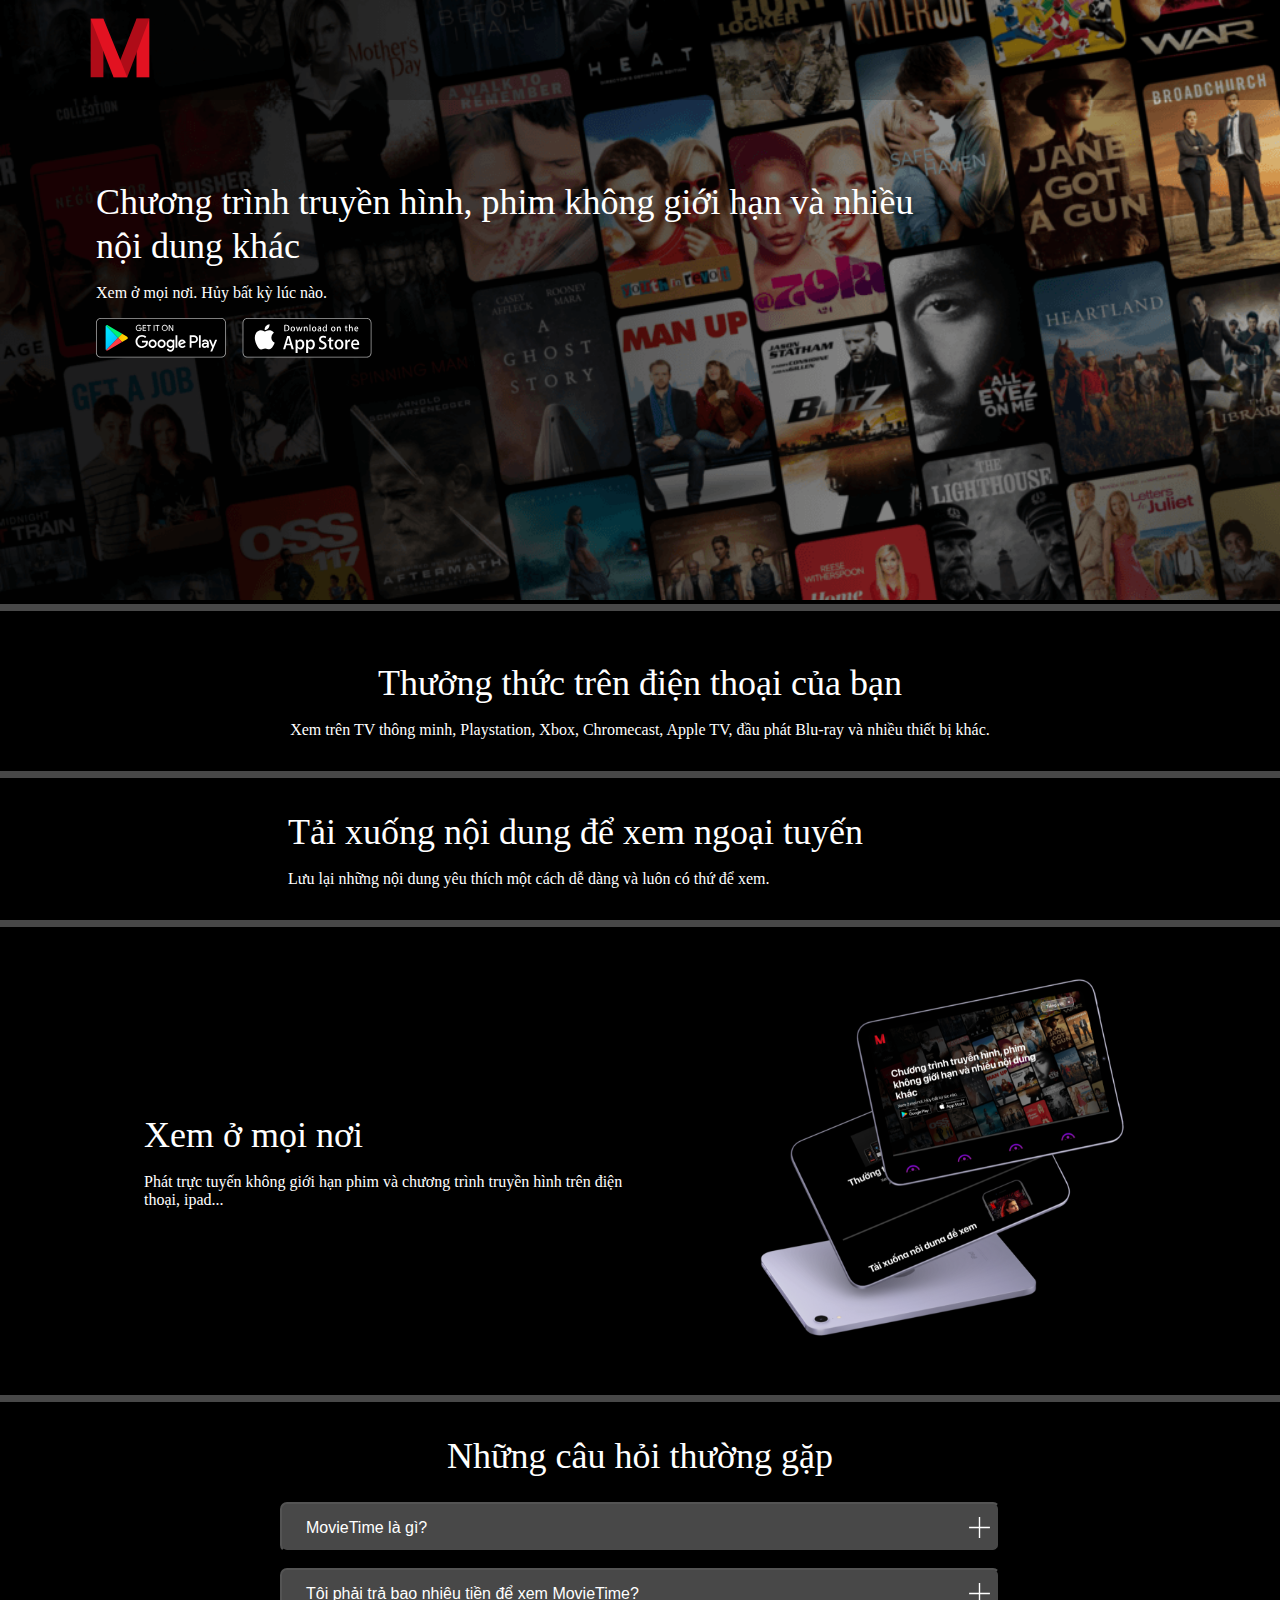
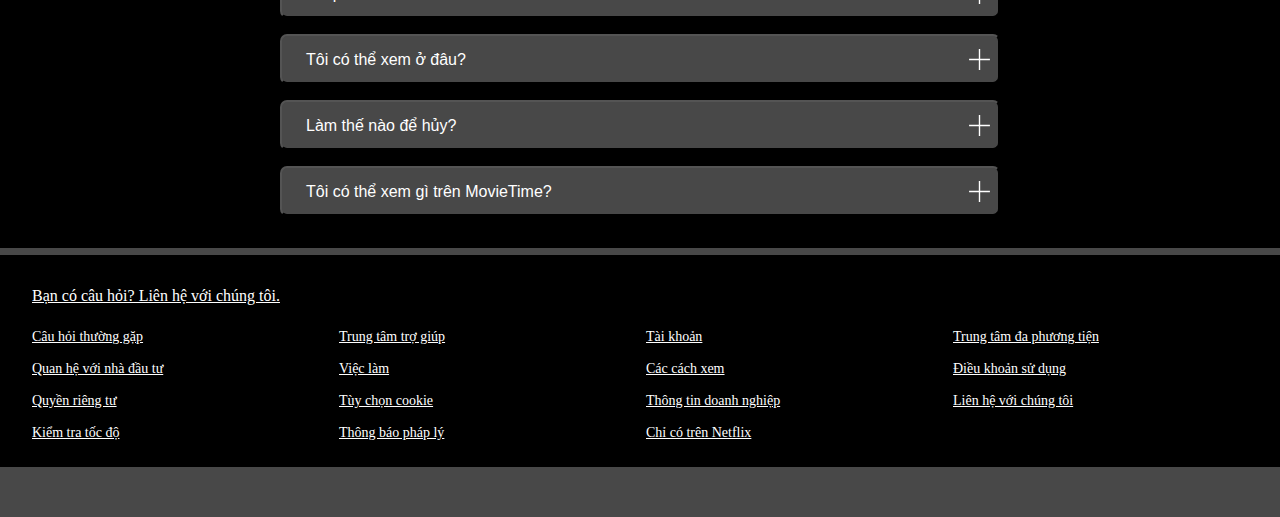
==== index.html @ 25e50306 "Update index.html" ====
<!DOCTYPE html>
<html lang="en">
  <head>
    <meta charset="UTF-8" />
    <meta name="viewport" content="width=device-width, initial-scale=1.0" />
    <meta http-equiv="X-UA-Comatible" content="IE=edge" />
    <script
      src="https://code.jquery.com/jquery-3.7.1.min.js"
      integrity="sha256-/JqT3SQfawRcv/BIHPThkBvs0OEvtFFmqPF/lYI/Cxo="
      crossorigin="anonymous"
    ></script>
    <title>MovieTime</title>
    <link rel="stylesheet" href="./style.css" />
    <script src="./function.js" type="text/javascript"></script>
  </head>
  <body>
    <header>
      <div class="logo">
        <img src="./Logo.svg" alt="" />
      </div>
      <!-- <div class="custom-button landing-page-button">
        <div
          role="img"
          aria-hidden="true"
          class="default-ltr-cache-iyxs8w e1vkmu654"
        >
          <svg
            width="16"
            height="16"
            viewBox="0 0 16 16"
            fill="none"
            xmlns="http://www.w3.org/2000/svg"
            class="default-ltr-cache-4z3qvp e1svuwfo1"
            data-name="Languages"
            aria-labelledby=":R135dajalalbd:"
            aria-hidden="true"
          >
            <path
              fill-rule="evenodd"
              clip-rule="evenodd"
              d="M10.7668 5.33333L10.5038 5.99715L9.33974 8.9355L8.76866 10.377L7.33333 14H9.10751L9.83505 12.0326H13.4217L14.162 14H16L12.5665 5.33333H10.8278H10.7668ZM10.6186 9.93479L10.3839 10.5632H11.1036H12.8856L11.6348 7.2136L10.6186 9.93479ZM9.52722 4.84224C9.55393 4.77481 9.58574 4.71045 9.62211 4.64954H6.41909V2H4.926V4.64954H0.540802V5.99715H4.31466C3.35062 7.79015 1.75173 9.51463 0 10.4283C0.329184 10.7138 0.811203 11.2391 1.04633 11.5931C2.55118 10.6795 3.90318 9.22912 4.926 7.57316V12.6667H6.41909V7.51606C6.81951 8.15256 7.26748 8.76169 7.7521 9.32292L8.31996 7.88955C7.80191 7.29052 7.34631 6.64699 6.9834 5.99715H9.06968L9.52722 4.84224Z"
              fill="#ffffff"
            ></path>
          </svg>
        </div>
        <select>
          <option value="VN">Tiếng Việt</option>
          <option value="EN">Tiếng Anh</option>
        </select>
        <div aria-hidden="true" class="default-ltr-cache-emv211 ea3diy33">
          <svg
            width="16"
            height="16"
            viewBox="0 0 16 16"
            fill="none"
            xmlns="http://www.w3.org/2000/svg"
            class="default-ltr-cache-4z3qvp e1svuwfo1"
            data-name="CaretDown"
            aria-labelledby=":R175dajalalbd:"
            aria-hidden="true"
          >
            <path
              fill-rule="evenodd"
              clip-rule="evenodd"
              d="M11.5976 6.5C11.7461 6.5 11.8204 6.67956 11.7154 6.78457L8.23574 10.2643C8.10555 10.3945 7.89445 10.3945 7.76425 10.2643L4.28457 6.78457C4.17956 6.67956 4.25393 6.5 4.40244 6.5H11.5976Z"
              fill="#ffffff"
            ></path>
          </svg>
        </div>
      </div> -->
    </header>
    <div class="landing-page-header landing-page-content">
      <img
        class="image-header"
        src="./httpswww.plex.tvwp-contentuploads202401Watch-Free-Hero-2048x1152-3-1024x576.png.png"
        alt=""
      />
      <div class="title-container" style="position: absolute; top: 180px">
        <div class="title-text">
          Chương trình truyền hình, phim không giới hạn và nhiều nội dung khác
        </div>
        <div class="headeline-text">Xem ở mọi nơi. Hủy bất kỳ lúc nào.</div>
        <div class="store-container">
          <img src="./googleplay.svg" alt="" />
          <img src="./appstore.svg" alt="" />
        </div>
      </div>
    </div>
    <div class="landing-page-content landing-page-body">
      <div class="landing-page-body-content-flex-row">
        <div class="title-container title-for-group-01" style="width: 100%">
          <div class="title-text">Thưởng thức trên điện thoại của bạn</div>
          <div class="headeline-text">
            Xem trên TV thông minh, Playstation, Xbox, Chromecast, Apple TV, đầu
            phát Blu-ray và nhiều thiết bị khác.
          </div>
        </div>
        <div class="image image-group-01">
          <img src="./Group 58.svg" alt="" />
        </div>
      </div>
    </div>
    <div class="landing-page-content landing-page-body">
      <div class="landing-page-body-content">
        <div class="image">
          <img src="./mobile-0819.png" alt="" />
        </div>
        <div class="title-container">
          <div class="title-text">Tải xuống nội dung để xem ngoại tuyến</div>
          <div class="headeline-text">
            Lưu lại những nội dung yêu thích một cách dễ dàng và luôn có thứ để
            xem.
          </div>
        </div>
      </div>
    </div>
    <div class="landing-page-content landing-page-body">
      <div class="landing-page-body-content">
        <div class="title-container">
          <div class="title-text">Xem ở mọi nơi</div>
          <div class="headeline-text">
            Phát trực tuyến không giới hạn phim và chương trình truyền hình trên
            điện thoại, ipad...
          </div>
        </div>
        <div class="image">
          <img src="./iPad Mini.svg" alt="" />
        </div>
      </div>
    </div>
    <div class="landing-page-content landing-page-body">
      <div class="landing-page-body-content"></div>

      <div class="title-container" >
        <div class="title-text">Những câu hỏi thường gặp</div>
      </div>
      <div class="question-list">
        <div class="question-container">
          <ul class="answer-list" >
            <li class="answer-item" id="question-container-id">
              <button class="button-mv" data-ques-for="ans_01" >
                <span>MovieTime là gì?</span>
                <svg
                  viewBox="0 0 36 36"
                  fill="none"
                  xmlns="http://www.w3.org/2000/svg"
                  class="elj7tfr3 e164gv2o4 default-ltr-cache-l7vm9h e1svuwfo1"
                  data-name="Plus"
                  aria-labelledby=":rk:"
                  alt=""
                >
                  <path
                    fill-rule="evenodd"
                    clip-rule="evenodd"
                    d="M17 17V3H19V17H33V19H19V33H17V19H3V17H17Z"
                    fill="#ffffff"
                  ></path>
                </svg>
              </button>
              <div class="answer-content hidden-content" data-ans-for="ans_01">
                <span
                  >MovieTime là dịch vụ phát trực tuyến mang đến đa dạng các
                  loại chương trình truyền hình, phim, anime, phim tài liệu đoạt
                  giải thưởng và nhiều nội dung khác trên hàng nghìn thiết bị có
                  kết nối Internet.
                  <br />
                  Bạn có thể xem bao nhiêu tùy thích, bất cứ lúc nào bạn muốn mà
                  không gặp phải một quảng cáo nào – tất cả chỉ với một mức giá
                  thấp hàng tháng. Luôn có những nội dung mới để bạn khám phá và
                  những chương trình truyền hình, phim mới được bổ sung mỗi
                  tuần!
                </span>
              </div>
            </li>
            <li class="answer-item" id="question-container-id">
              <button class="button-mv" data-ques-for="ans_02">
                <span>Tôi phải trả bao nhiêu tiền để xem MovieTime?</span>
                <svg
                  viewBox="0 0 36 36"
                  fill="none"
                  xmlns="http://www.w3.org/2000/svg"
                  class="elj7tfr3 e164gv2o4 default-ltr-cache-l7vm9h e1svuwfo1"
                  data-name="Plus"
                  aria-labelledby=":rk:"
                  alt=""
                >
                  <path
                    fill-rule="evenodd"
                    clip-rule="evenodd"
                    d="M17 17V3H19V17H33V19H19V33H17V19H3V17H17Z"
                    fill="#ffffff"
                  ></path>
                </svg>
              </button>
              <div class="answer-content hidden-content" data-ans-for="ans_02">
                <span
                  >Xem MovieTime trên điện thoại thông minh, máy tính bảng, TV
                  thông minh, máy tính xách tay hoặc thiết bị phát trực tuyến,
                  chỉ với một khoản phí cố định hàng tháng. Các gói dịch vụ với
                  mức giá từ 260.000 ₫ đến 70.000 ₫ mỗi tháng. Không phụ phí,
                  không hợp đồng.
                </span>
              </div>
            </li>
            <li class="answer-item">
              <button class="button-mv" data-ques-for="ans_03">
                <span>Tôi có thể xem ở đâu?</span>
                <svg
                  viewBox="0 0 36 36"
                  fill="none"
                  xmlns="http://www.w3.org/2000/svg"
                  class="elj7tfr3 e164gv2o4 default-ltr-cache-l7vm9h e1svuwfo1"
                  data-name="Plus"
                  aria-labelledby=":rk:"
                  alt=""
                >
                  <path
                    fill-rule="evenodd"
                    clip-rule="evenodd"
                    d="M17 17V3H19V17H33V19H19V33H17V19H3V17H17Z"
                    fill="#ffffff"
                  ></path>
                </svg>
              </button>
              <div class="answer-content hidden-content" data-ans-for="ans_03">
                <span
                  >Xem mọi lúc, mọi nơi. Đăng nhập bằng tài khoản MovieTime của
                  bạn để xem ngay trên trang web MovieTime.com từ máy tính cá
                  nhân, hoặc trên bất kỳ thiết bị nào có kết nối Internet và có
                  cài đặt ứng dụng MovieTime, bao gồm TV thông minh, điện thoại
                  thông minh, máy tính bảng, thiết bị phát đa phương tiện trực
                  tuyến và máy chơi game.
                  <br />
                  Bạn cũng có thể tải xuống các chương trình yêu thích bằng ứng
                  dụng trên iOS, Android hoặc Windows 10. Vào phần nội dung đã
                  tải xuống để xem trong khi di chuyển và khi không có kết nối
                  Internet. Mang MovieTime theo bạn đến mọi nơi.
                </span>
              </div>
            </li>
            <li class="answer-item">
              <button class="button-mv" data-ques-for="ans_04">
                <span>Làm thế nào để hủy?</span>
                <svg
                  viewBox="0 0 36 36"
                  fill="none"
                  xmlns="http://www.w3.org/2000/svg"
                  class="elj7tfr3 e164gv2o4 default-ltr-cache-l7vm9h e1svuwfo1"
                  data-name="Plus"
                  aria-labelledby=":rk:"
                  alt=""
                >
                  <path
                    fill-rule="evenodd"
                    clip-rule="evenodd"
                    d="M17 17V3H19V17H33V19H19V33H17V19H3V17H17Z"
                    fill="#ffffff"
                  ></path>
                </svg>
              </button>
              <div class="answer-content hidden-content" data-ans-for="ans_04">
                <span
                  >MovieTime rất linh hoạt. Không có hợp đồng phiền toái, không
                  ràng buộc. Bạn có thể dễ dàng hủy tài khoản trực tuyến chỉ
                  trong hai cú nhấp chuột. Không mất phí hủy – bạn có thể bắt
                  đầu hoặc ngừng tài khoản bất cứ lúc nào.
                </span>
              </div>
            </li>
            <li class="answer-item">
              <button class="button-mv" data-ques-for="ans_05">
                <span>Tôi có thể xem gì trên MovieTime?</span>
                <svg
                  viewBox="0 0 36 36"
                  fill="none"
                  xmlns="http://www.w3.org/2000/svg"
                  class="elj7tfr3 e164gv2o4 default-ltr-cache-l7vm9h e1svuwfo1"
                  data-name="Plus"
                  aria-labelledby=":rk:"
                  alt=""
                >
                  <path
                    fill-rule="evenodd"
                    clip-rule="evenodd"
                    d="M17 17V3H19V17H33V19H19V33H17V19H3V17H17Z"
                    fill="#ffffff"
                  ></path>
                </svg>
              </button>
              <div class="answer-content hidden-content" data-ans-for="ans_05">
                <span
                  >MovieTime có một thư viện phong phú gồm các phim truyện, phim
                  tài liệu, chương trình truyền hình, anime, tác phẩm giành giải
                  thưởng của MovieTime và nhiều nội dung khác. Xem không giới
                  hạn bất cứ lúc nào bạn muốn.
                </span>
              </div>
            </li>
          </ul>
        </div>
      </div>
    </div>
    <div class="scroll-up-btn">
      <button>Về đầu trang</button>
    </div>
    <div class="landing-page-footer">
      <div data-layout="container" class="landing-page-footer-wrap">
        <div data-layout="item" class="default-ltr-cache-cd6tzo">
          <div class="default-ltr-cache-82qlwu eyieukx4">
            <a href="https://help.netflix.com/contactus"
              >Bạn có câu hỏi? Liên hệ với chúng tôi.</a
            >
          </div>
        </div>
        <div data-layout="item" class="default-ltr-cache-cd6tzo">
          <div class="default-ltr-cache-2lwb1t eyieukx3">
            <div
              data-layout="wrapper"
              class="default-ltr-cache-1b5mvc4 eslj5pt1"
            >
              <ul
                data-layout="container"
                class="default-ltr-cache-198rcvt eslj5pt0"
              >
                <li
                  data-layout="item"
                  class="default-ltr-cache-text8n footer-item"
                >
                  <a
                    role="link"
                    data-uia="footer-link"
                    class="e1xphksk0 default-ltr-cache-ncd99a e1ff4m3w1"
                    href="https://help.netflix.com/support/412"
                    >Câu hỏi thường gặp</a
                  >
                </li>
                <li
                  data-layout="item"
                  class="default-ltr-cache-text8n footer-item"
                >
                  <a
                    role="link"
                    data-uia="footer-link"
                    class="e1xphksk0 default-ltr-cache-ncd99a e1ff4m3w1"
                    href="https://help.netflix.com"
                    >Trung tâm trợ giúp</a
                  >
                </li>
                <li
                  data-layout="item"
                  class="default-ltr-cache-text8n footer-item"
                >
                  <a
                    role="link"
                    data-uia="footer-link"
                    class="e1xphksk0 default-ltr-cache-ncd99a e1ff4m3w1"
                    href="/youraccount"
                    >Tài khoản</a
                  >
                </li>
                <li
                  data-layout="item"
                  class="default-ltr-cache-text8n footer-item"
                >
                  <a
                    role="link"
                    data-uia="footer-link"
                    class="e1xphksk0 default-ltr-cache-ncd99a e1ff4m3w1"
                    href="https://media.netflix.com/"
                    >Trung tâm đa phương tiện</a
                  >
                </li>
                <li
                  data-layout="item"
                  class="default-ltr-cache-text8n footer-item"
                >
                  <a
                    role="link"
                    data-uia="footer-link"
                    class="e1xphksk0 default-ltr-cache-ncd99a e1ff4m3w1"
                    href="http://ir.netflix.com/"
                    >Quan hệ với nhà đầu tư</a
                  >
                </li>
                <li
                  data-layout="item"
                  class="default-ltr-cache-text8n footer-item"
                >
                  <a
                    role="link"
                    data-uia="footer-link"
                    class="e1xphksk0 default-ltr-cache-ncd99a e1ff4m3w1"
                    href="https://jobs.netflix.com/jobs"
                    >Việc làm</a
                  >
                </li>
                <li
                  data-layout="item"
                  class="default-ltr-cache-text8n footer-item"
                >
                  <a
                    role="link"
                    data-uia="footer-link"
                    class="e1xphksk0 default-ltr-cache-ncd99a e1ff4m3w1"
                    href="/watch"
                    >Các cách xem</a
                  >
                </li>
                <li
                  data-layout="item"
                  class="default-ltr-cache-text8n footer-item"
                >
                  <a
                    role="link"
                    data-uia="footer-link"
                    class="e1xphksk0 default-ltr-cache-ncd99a e1ff4m3w1"
                    href="https://help.netflix.com/legal/termsofuse"
                    >Điều khoản sử dụng</a
                  >
                </li>
                <li
                  data-layout="item"
                  class="default-ltr-cache-text8n footer-item"
                >
                  <a
                    role="link"
                    data-uia="footer-link"
                    class="e1xphksk0 default-ltr-cache-ncd99a e1ff4m3w1"
                    href="https://help.netflix.com/legal/privacy"
                    >Quyền riêng tư</a
                  >
                </li>
                <li
                  data-layout="item"
                  class="default-ltr-cache-text8n footer-item"
                >
                  <a
                    role="link"
                    data-uia="footer-link"
                    class="e1xphksk0 default-ltr-cache-ncd99a e1ff4m3w1"
                    href="#"
                    >Tùy chọn cookie</a
                  >
                </li>
                <li
                  data-layout="item"
                  class="default-ltr-cache-text8n footer-item"
                >
                  <a
                    role="link"
                    data-uia="footer-link"
                    class="e1xphksk0 default-ltr-cache-ncd99a e1ff4m3w1"
                    href="https://help.netflix.com/legal/corpinfo"
                    >Thông tin doanh nghiệp</a
                  >
                </li>
                <li
                  data-layout="item"
                  class="default-ltr-cache-text8n footer-item"
                >
                  <a
                    role="link"
                    data-uia="footer-link"
                    class="e1xphksk0 default-ltr-cache-ncd99a e1ff4m3w1"
                    href="https://help.netflix.com/contactus"
                    >Liên hệ với chúng tôi</a
                  >
                </li>
                <li
                  data-layout="item"
                  class="default-ltr-cache-text8n footer-item"
                >
                  <a
                    role="link"
                    data-uia="footer-link"
                    class="e1xphksk0 default-ltr-cache-ncd99a e1ff4m3w1"
                    href="https://fast.com"
                    >Kiểm tra tốc độ</a
                  >
                </li>
                <li
                  data-layout="item"
                  class="default-ltr-cache-text8n footer-item"
                >
                  <a
                    role="link"
                    data-uia="footer-link"
                    class="e1xphksk0 default-ltr-cache-ncd99a e1ff4m3w1"
                    href="https://help.netflix.com/legal/notices"
                    >Thông báo pháp lý</a
                  >
                </li>
                <li
                  data-layout="item"
                  class="default-ltr-cache-text8n footer-item"
                >
                  <a
                    role="link"
                    data-uia="footer-link"
                    class="e1xphksk0 default-ltr-cache-ncd99a e1ff4m3w1"
                    href="https://www.netflix.com/vn/browse/genre/839338"
                    >Chỉ có trên Netflix</a
                  >
                </li>
              </ul>
            </div>
          </div>
        </div>
      </div>
    </div>
  </body>
</html>
---- style.css ----
body {
  background-color: black;

  padding: 0;
  margin: 0;
  .title-container {
    .title-text {
      font-size: 36px;
      line-height: 44px;
    }
    .eadeline-text {
      font-size: 28px;
      line-height: 36px;
    }
  }
  a {
    color: #ffffff;
  }
}
header {
  position: absolute;
  top: 0;
  background-color: #00000037;
  height: 87px;
  width: 100%;
  display: flex;
  flex-direction: row;
  justify-content: center;
  align-items: center;
  gap: 60%;
  .logo {
    
    img {
      height: 50px;
      width: 50px;
    }
  }
  .custom-button {
    position: relative;
    height: 36px;
    width: 72px;
    border-radius: 5px;
    border: 2px solid white;
    display: flex;
    flex-direction: row;
    justify-content: space-between;
    align-items: center;
    .default-ltr-cache-iyxs8w {
      position: absolute;
      pointer-events: none;
      width: 1rem;
      height: 1rem;
      left: 0.75rem;
      right: auto;
    }
    select {
      border: 0 solid transparent;
      background: transparent;
      /* -webkit-appearance: none;
      -moz-appearance: none; */
      filter: opacity(100%);
      width: 100%;
      height: 100%;
      color: transparent;
    }
    .default-ltr-cache-emv211 {
      position: absolute;
      display: flex;
      padding-right: 0.75rem;
      right: 0;
      sgv {
        width: 16;
        height: 16;
      }
    }
  }
}
.landing-page-content {
  color: #ffffff;
  .landing-page-body-content-flex-row,
  .landing-page-body-content {
    color: #ffffff;
    display: flex;
    flex-direction: column;
    align-items: center;
    justify-content: center;
    .image {
      img {
        height: 300px;
        width: auto;
      }
    }
  }
}
.landing-page-content::after {
  content: "";
  height: 7px;
  width: 100%;
  background-color: #d9d9d955;
  display: block;
}
.landing-page-header {
  .image-header {
    object-fit: cover;
    height: 600px;
    overflow-clip-margin: content-box;
    overflow: clip;
    position: relative;
    margin-top: 0;
    z-index: -1;
    width: 100%;
  }
  .store-container {
    display: flex;
    flex-direction: column;
    align-items: center;
    justify-content: center;
    gap: 1rem;
    img {
      height: 40px;
      z-index: 10;
      left: 0;
    }
  }
}
.title-container {
  text-align: center;
  gap: 1rem;
  display: flex;
  flex-direction: column;
  .title-text {
    padding: 0 1rem;
  }
  .headeline-text {
    padding: 0 1rem;
  }
}
.image-group-01 {
  img {
    height: 300px;
    width: auto;
  }
}
.landing-page-body {
  padding-top: 2rem;
}
.landing-page-body::after {
  margin-top: 2rem;
  position: relative;
}
.question-list {
  color: #ffffff;
  width: 100%;
  margin: 0 auto;
  .question-container {
    margin: 1.5rem 0;

    ul {
      list-style: none;
      margin: 0;
      padding: 0 1.5rem 0 1.5rem;
      li {
        margin-bottom: 1rem;
        button {
          span {
            color: #ffffff;
            font-size: 16px;
            line-height: 25px;
            max-width: 75%;
          }
          text-align: left;
          padding-left: 1.5rem;
          border-radius: 7px;
          background-color: #d9d9d955;
          width: 100%;
          min-height: 50px;
          display: flex;
          flex-direction: row;
          justify-content: space-between;
          align-items: center;
          svg {
            width: 25px;
            height: 25px;
            fill: #ffffff;
          }
        }
        .answer-content {
          display: none;
          padding: 1.5rem;
          border-bottom-left-radius: 7px;
          border-bottom-right-radius: 7px;
          background-color: #d9d9d955;
          span {
            color: #ffffff;
            font-size: 16px;
            line-height: 25px;
            text-align: left;
          }
        }
      }
      
    }
    
  }
}
.answer-item:hover{
  background-color: #e7e3e355;
}
.scroll-up-btn {
  position: fixed;
  top: 70%;
  right: 30px;
  display: none;
  button {
    height: 30px;
    border: 2px solid red;
    color: red;
    border-radius: 10px;
    background: transparent;
  }
}
.scroll-up-btn-active {
  display: block;
}
.display-answer-content {
  button {
    svg {
      rotate: 45deg;
    }
  }

  .answer-content {
    display: block !important;
  }
}

.landing-page-footer {
  margin-top: 2rem;
  .landing-page-footer-wrap {
    margin-left: 1.5rem;
    margin-right: 1.5rem;
    display: inline-flex;
    flex-direction: row;
    flex-wrap: wrap;
    .default-ltr-cache-82qlwu {
      margin-bottom: 0.75rem;
    }
    .default-ltr-cache-198rcvt {
      display: inline-flex;
      flex-wrap: wrap;
      width: inherit;
      height: inherit;
      margin-top: -1rem;
      margin-left: -0.75rem;
      width: calc(100% + 0.75rem);
      flex-direction: row;
      padding: 0px;
    }
    .default-ltr-cache-2lwb1t {
      margin: 0.75rem 0;
      width: 100%;
      font-size: 0.875rem;
      font-weight: 400;
    }
    .default-ltr-cache-198rcvt > * {
      margin-top: 1rem;
      margin-left: 0.75rem;
    }
    .default-ltr-cache-text8n {
      flex: 0 0 calc(50% - 0.75rem);
    }
  }
}
.landing-page-footer::after {
  content: "";
  height: 50px;
  width: 100%;
  background-color: #d9d9d955;
  display: block;
}
@media only screen and (min-width: 768px) {
  header{
    justify-content: unset;
    .logo{
      margin-left: 3rem;
    }
  }
  .landing-page-header {
    align-items: flex-start;
    .title-container {
      margin-left: 3rem;
      width: 70%;
      text-align: left;
      .store-container {
        padding: 0 1rem;
        flex-direction: row;
        justify-content: flex-start;
      }
    }
  }
  .landing-page-content {
    .landing-page-body-content {
      padding-right: 2rem;
      padding-left: 2rem;

      flex-direction: row;
      .title-container {
        margin-left: 3rem;
        width: 70%;
        text-align: left;
      }
    }
  }
  .landing-page-footer {
    .landing-page-footer-wrap {
      margin-left: 2rem;
      margin-right: 2rem;
    }

    .default-ltr-cache-text8n {
      flex: 0 0 calc(25% - 0.75rem) !important;
    }
  }
  .title-for-group-01 {
    order: 1;
  }
}
@media only screen and (min-width: 1024px) {
  header{
    height: 100px;
    .logo{
      margin-left: 5rem;
      img {
        height: 80px;
        width: 80px;
      }
    }
  }
  .landing-page-header {
    .title-container {
      margin-left: 5rem;
     
      
    }
  }

  .landing-page-content {
    .landing-page-body-content {
      padding-right: 5rem;
      padding-left: 5rem;

      flex-direction: row;
      .title-container {
        margin-left: 3rem;
        width: 70%;
        text-align: left;
      }
    }
  }
  .question-list {
    width: 60%;
  }
  .landing-page-content {
    .landing-page-body-content {
      .image {
        img {
          height: 400px;
          width: auto;
        }
      }
    }
    .landing-page-body-content-flex-row {
      .image {
        img {
          height: 500px;
        }
      }
    }
  }
}
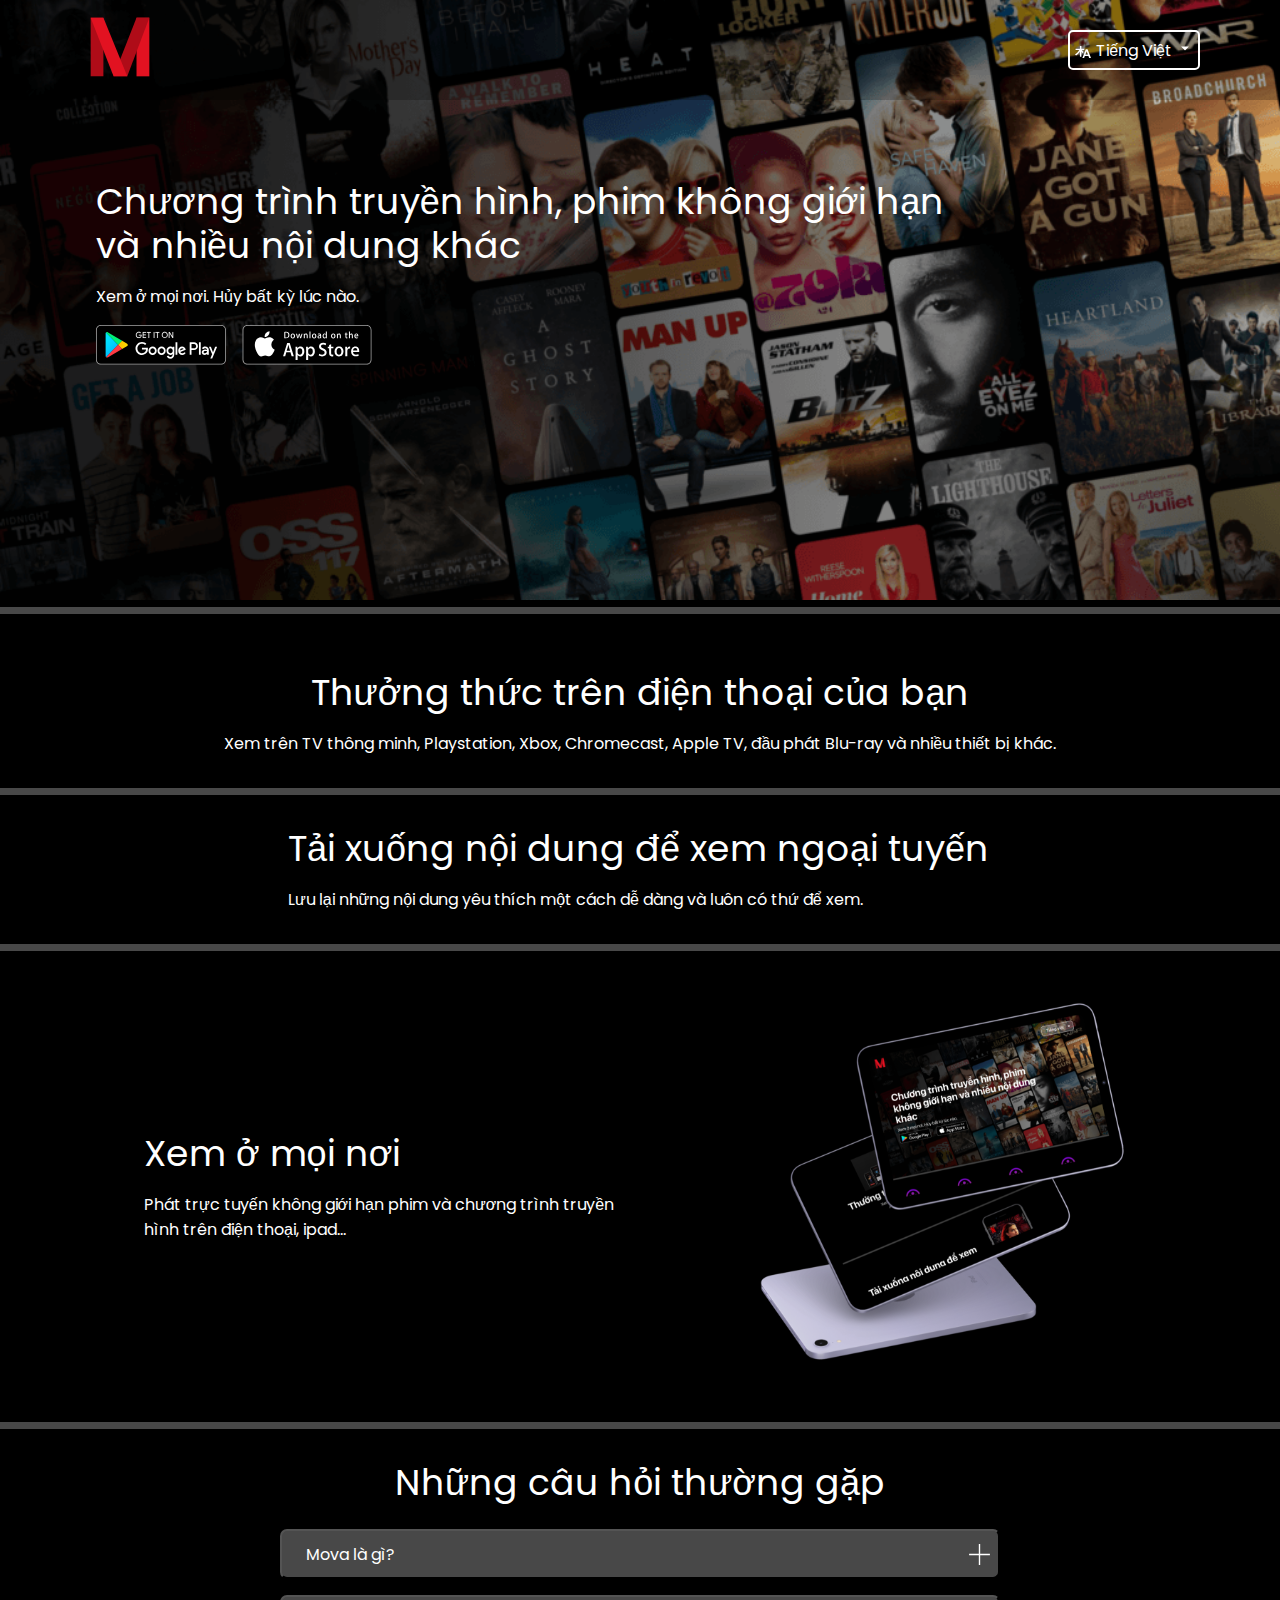
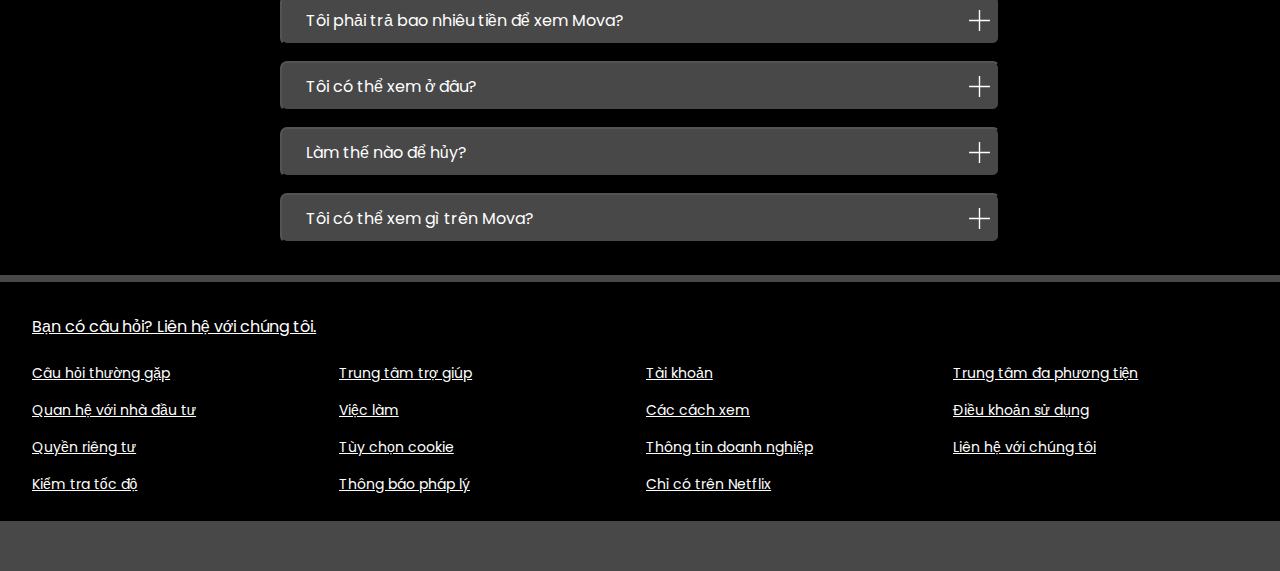
==== commit 981b2a0c: "update" ====
--- a/index.html
+++ b/index.html
@@ -4,12 +4,18 @@
     <meta charset="UTF-8" />
     <meta name="viewport" content="width=device-width, initial-scale=1.0" />
     <meta http-equiv="X-UA-Comatible" content="IE=edge" />
+    <link rel="preconnect" href="https://fonts.googleapis.com" />
+    <link rel="preconnect" href="https://fonts.gstatic.com" crossorigin />
+    <link
+      href="https://fonts.googleapis.com/css2?family=Poppins:ital,wght@0,100;0,200;0,300;0,400;0,500;0,600;0,700;0,800;0,900;1,100;1,200;1,300;1,400;1,500;1,600;1,700;1,800;1,900&display=swap"
+      rel="stylesheet"
+    />
     <script
       src="https://code.jquery.com/jquery-3.7.1.min.js"
       integrity="sha256-/JqT3SQfawRcv/BIHPThkBvs0OEvtFFmqPF/lYI/Cxo="
       crossorigin="anonymous"
     ></script>
-    <title>MovieTime</title>
+    <title>Mova</title>
     <link rel="stylesheet" href="./style.css" />
     <script src="./function.js" type="text/javascript"></script>
   </head>
@@ -17,57 +23,81 @@
     <header>
       <div class="logo">
         <img src="./Logo.svg" alt="" />
-      </div>
-      <!-- <div class="custom-button landing-page-button">
-        <div
-          role="img"
-          aria-hidden="true"
-          class="default-ltr-cache-iyxs8w e1vkmu654"
-        >
-          <svg
-            width="16"
-            height="16"
-            viewBox="0 0 16 16"
-            fill="none"
-            xmlns="http://www.w3.org/2000/svg"
-            class="default-ltr-cache-4z3qvp e1svuwfo1"
-            data-name="Languages"
-            aria-labelledby=":R135dajalalbd:"
+      </div >
+      <div class="header-right">
+        <div class="custom-button landing-page-button">
+          <div
+            role="img"
             aria-hidden="true"
+            class="default-ltr-cache-iyxs8w e1vkmu654"
           >
-            <path
-              fill-rule="evenodd"
-              clip-rule="evenodd"
-              d="M10.7668 5.33333L10.5038 5.99715L9.33974 8.9355L8.76866 10.377L7.33333 14H9.10751L9.83505 12.0326H13.4217L14.162 14H16L12.5665 5.33333H10.8278H10.7668ZM10.6186 9.93479L10.3839 10.5632H11.1036H12.8856L11.6348 7.2136L10.6186 9.93479ZM9.52722 4.84224C9.55393 4.77481 9.58574 4.71045 9.62211 4.64954H6.41909V2H4.926V4.64954H0.540802V5.99715H4.31466C3.35062 7.79015 1.75173 9.51463 0 10.4283C0.329184 10.7138 0.811203 11.2391 1.04633 11.5931C2.55118 10.6795 3.90318 9.22912 4.926 7.57316V12.6667H6.41909V7.51606C6.81951 8.15256 7.26748 8.76169 7.7521 9.32292L8.31996 7.88955C7.80191 7.29052 7.34631 6.64699 6.9834 5.99715H9.06968L9.52722 4.84224Z"
-              fill="#ffffff"
-            ></path>
-          </svg>
-        </div>
-        <select>
-          <option value="VN">Tiếng Việt</option>
-          <option value="EN">Tiếng Anh</option>
-        </select>
-        <div aria-hidden="true" class="default-ltr-cache-emv211 ea3diy33">
-          <svg
-            width="16"
-            height="16"
-            viewBox="0 0 16 16"
-            fill="none"
-            xmlns="http://www.w3.org/2000/svg"
-            class="default-ltr-cache-4z3qvp e1svuwfo1"
-            data-name="CaretDown"
-            aria-labelledby=":R175dajalalbd:"
-            aria-hidden="true"
-          >
-            <path
-              fill-rule="evenodd"
-              clip-rule="evenodd"
-              d="M11.5976 6.5C11.7461 6.5 11.8204 6.67956 11.7154 6.78457L8.23574 10.2643C8.10555 10.3945 7.89445 10.3945 7.76425 10.2643L4.28457 6.78457C4.17956 6.67956 4.25393 6.5 4.40244 6.5H11.5976Z"
-              fill="#ffffff"
-            ></path>
-          </svg>
-        </div>
-      </div> -->
+            <svg
+              width="16"
+              height="16"
+              viewBox="0 0 16 16"
+              fill="none"
+              xmlns="http://www.w3.org/2000/svg"
+              class="default-ltr-cache-4z3qvp e1svuwfo1"
+              data-name="Languages"
+              aria-labelledby=":R135dajalalbd:"
+              aria-hidden="true"
+            >
+              <path
+                fill-rule="evenodd"
+                clip-rule="evenodd"
+                d="M10.7668 5.33333L10.5038 5.99715L9.33974 8.9355L8.76866 10.377L7.33333 14H9.10751L9.83505 12.0326H13.4217L14.162 14H16L12.5665 5.33333H10.8278H10.7668ZM10.6186 9.93479L10.3839 10.5632H11.1036H12.8856L11.6348 7.2136L10.6186 9.93479ZM9.52722 4.84224C9.55393 4.77481 9.58574 4.71045 9.62211 4.64954H6.41909V2H4.926V4.64954H0.540802V5.99715H4.31466C3.35062 7.79015 1.75173 9.51463 0 10.4283C0.329184 10.7138 0.811203 11.2391 1.04633 11.5931C2.55118 10.6795 3.90318 9.22912 4.926 7.57316V12.6667H6.41909V7.51606C6.81951 8.15256 7.26748 8.76169 7.7521 9.32292L8.31996 7.88955C7.80191 7.29052 7.34631 6.64699 6.9834 5.99715H9.06968L9.52722 4.84224Z"
+                fill="#ffffff"
+              ></path>
+            </svg>
+          </div>
+          <div class="langure-control">
+            <span class="langure-choise">Tiếng Việt</span>
+          </div>
+
+          <div aria-hidden="true" class="default-ltr-cache-emv211 ea3diy33">
+            <svg
+              width="16"
+              height="16"
+              viewBox="0 0 16 16"
+              fill="none"
+              xmlns="http://www.w3.org/2000/svg"
+              class="default-ltr-cache-4z3qvp e1svuwfo1"
+              data-name="CaretDown"
+              aria-labelledby=":R175dajalalbd:"
+              aria-hidden="true"
+            >
+              <path
+                fill-rule="evenodd"
+                clip-rule="evenodd"
+                d="M11.5976 6.5C11.7461 6.5 11.8204 6.67956 11.7154 6.78457L8.23574 10.2643C8.10555 10.3945 7.89445 10.3945 7.76425 10.2643L4.28457 6.78457C4.17956 6.67956 4.25393 6.5 4.40244 6.5H11.5976Z"
+                fill="#ffffff"
+              ></path>
+            </svg>
+          </div>
+          <div class="select-option">
+            <ul>
+              <li>
+                <button
+                  class="langure-option"
+                  data-value="Tiếng Việt"
+                  data-url="index"
+                >
+                  Tiếng Việt
+                </button>
+              </li>
+              <li>
+                <button
+                  class="langure-option"
+                  data-value="Tiếng Việt"
+                  data-url="index-EN"
+                >
+                  Tiếng Anh
+                </button>
+              </li>
+            </ul>
+          </div>
+        </div>
+      </div>
     </header>
     <div class="landing-page-header landing-page-content">
       <img
@@ -131,15 +161,19 @@
     <div class="landing-page-content landing-page-body">
       <div class="landing-page-body-content"></div>
 
-      <div class="title-container" >
+      <div class="title-container">
         <div class="title-text">Những câu hỏi thường gặp</div>
       </div>
       <div class="question-list">
         <div class="question-container">
-          <ul class="answer-list" >
-            <li class="answer-item" id="question-container-id">
-              <button class="button-mv" data-ques-for="ans_01" >
-                <span>MovieTime là gì?</span>
+          <ul class="answer-list">
+            <li
+              class="answer-item"
+              id="question-container-id"
+              data-ques-for="1"
+            >
+              <button class="button-mv">
+                <span>Mova là gì?</span>
                 <svg
                   viewBox="0 0 36 36"
                   fill="none"
@@ -157,12 +191,16 @@
                   ></path>
                 </svg>
               </button>
-              <div class="answer-content hidden-content" data-ans-for="ans_01">
+              <div
+                class="answer-content hidden-content"
+                data-ans-for="ans_01"
+                data-open="false"
+              >
                 <span
-                  >MovieTime là dịch vụ phát trực tuyến mang đến đa dạng các
-                  loại chương trình truyền hình, phim, anime, phim tài liệu đoạt
-                  giải thưởng và nhiều nội dung khác trên hàng nghìn thiết bị có
-                  kết nối Internet.
+                  >Mova là dịch vụ phát trực tuyến mang đến đa dạng các loại
+                  chương trình truyền hình, phim, anime, phim tài liệu đoạt giải
+                  thưởng và nhiều nội dung khác trên hàng nghìn thiết bị có kết
+                  nối Internet.
                   <br />
                   Bạn có thể xem bao nhiêu tùy thích, bất cứ lúc nào bạn muốn mà
                   không gặp phải một quảng cáo nào – tất cả chỉ với một mức giá
@@ -172,9 +210,13 @@
                 </span>
               </div>
             </li>
-            <li class="answer-item" id="question-container-id">
-              <button class="button-mv" data-ques-for="ans_02">
-                <span>Tôi phải trả bao nhiêu tiền để xem MovieTime?</span>
+            <li
+              class="answer-item"
+              id="question-container-id"
+              data-ques-for="2"
+            >
+              <button class="button-mv">
+                <span>Tôi phải trả bao nhiêu tiền để xem Mova?</span>
                 <svg
                   viewBox="0 0 36 36"
                   fill="none"
@@ -192,18 +234,22 @@
                   ></path>
                 </svg>
               </button>
-              <div class="answer-content hidden-content" data-ans-for="ans_02">
+              <div
+                class="answer-content hidden-content"
+                data-ans-for="ans_02"
+                data-open="false"
+              >
                 <span
-                  >Xem MovieTime trên điện thoại thông minh, máy tính bảng, TV
-                  thông minh, máy tính xách tay hoặc thiết bị phát trực tuyến,
-                  chỉ với một khoản phí cố định hàng tháng. Các gói dịch vụ với
-                  mức giá từ 260.000 ₫ đến 70.000 ₫ mỗi tháng. Không phụ phí,
-                  không hợp đồng.
+                  >Xem Mova trên điện thoại thông minh, máy tính bảng, TV thông
+                  minh, máy tính xách tay hoặc thiết bị phát trực tuyến, chỉ với
+                  một khoản phí cố định hàng tháng. Các gói dịch vụ với mức giá
+                  từ 260.000 ₫ đến 70.000 ₫ mỗi tháng. Không phụ phí, không hợp
+                  đồng.
                 </span>
               </div>
             </li>
-            <li class="answer-item">
-              <button class="button-mv" data-ques-for="ans_03">
+            <li class="answer-item" data-ques-for="3">
+              <button class="button-mv">
                 <span>Tôi có thể xem ở đâu?</span>
                 <svg
                   viewBox="0 0 36 36"
@@ -222,24 +268,28 @@
                   ></path>
                 </svg>
               </button>
-              <div class="answer-content hidden-content" data-ans-for="ans_03">
+              <div
+                class="answer-content hidden-content"
+                data-ans-for="ans_03"
+                data-open="false"
+              >
                 <span
-                  >Xem mọi lúc, mọi nơi. Đăng nhập bằng tài khoản MovieTime của
-                  bạn để xem ngay trên trang web MovieTime.com từ máy tính cá
-                  nhân, hoặc trên bất kỳ thiết bị nào có kết nối Internet và có
-                  cài đặt ứng dụng MovieTime, bao gồm TV thông minh, điện thoại
-                  thông minh, máy tính bảng, thiết bị phát đa phương tiện trực
-                  tuyến và máy chơi game.
+                  >Xem mọi lúc, mọi nơi. Đăng nhập bằng tài khoản Mova của bạn
+                  để xem ngay trên trang web Mova.com từ máy tính cá nhân, hoặc
+                  trên bất kỳ thiết bị nào có kết nối Internet và có cài đặt ứng
+                  dụng Mova, bao gồm TV thông minh, điện thoại thông minh, máy
+                  tính bảng, thiết bị phát đa phương tiện trực tuyến và máy chơi
+                  game.
                   <br />
                   Bạn cũng có thể tải xuống các chương trình yêu thích bằng ứng
                   dụng trên iOS, Android hoặc Windows 10. Vào phần nội dung đã
                   tải xuống để xem trong khi di chuyển và khi không có kết nối
-                  Internet. Mang MovieTime theo bạn đến mọi nơi.
+                  Internet. Mang Mova theo bạn đến mọi nơi.
                 </span>
               </div>
             </li>
-            <li class="answer-item">
-              <button class="button-mv" data-ques-for="ans_04">
+            <li class="answer-item" data-ques-for="4">
+              <button class="button-mv">
                 <span>Làm thế nào để hủy?</span>
                 <svg
                   viewBox="0 0 36 36"
@@ -260,16 +310,16 @@
               </button>
               <div class="answer-content hidden-content" data-ans-for="ans_04">
                 <span
-                  >MovieTime rất linh hoạt. Không có hợp đồng phiền toái, không
-                  ràng buộc. Bạn có thể dễ dàng hủy tài khoản trực tuyến chỉ
-                  trong hai cú nhấp chuột. Không mất phí hủy – bạn có thể bắt
-                  đầu hoặc ngừng tài khoản bất cứ lúc nào.
+                  >Mova rất linh hoạt. Không có hợp đồng phiền toái, không ràng
+                  buộc. Bạn có thể dễ dàng hủy tài khoản trực tuyến chỉ trong
+                  hai cú nhấp chuột. Không mất phí hủy – bạn có thể bắt đầu hoặc
+                  ngừng tài khoản bất cứ lúc nào.
                 </span>
               </div>
             </li>
-            <li class="answer-item">
-              <button class="button-mv" data-ques-for="ans_05">
-                <span>Tôi có thể xem gì trên MovieTime?</span>
+            <li class="answer-item" data-ques-for="5">
+              <button class="button-mv">
+                <span>Tôi có thể xem gì trên Mova?</span>
                 <svg
                   viewBox="0 0 36 36"
                   fill="none"
@@ -289,10 +339,10 @@
               </button>
               <div class="answer-content hidden-content" data-ans-for="ans_05">
                 <span
-                  >MovieTime có một thư viện phong phú gồm các phim truyện, phim
-                  tài liệu, chương trình truyền hình, anime, tác phẩm giành giải
-                  thưởng của MovieTime và nhiều nội dung khác. Xem không giới
-                  hạn bất cứ lúc nào bạn muốn.
+                  >Mova có một thư viện phong phú gồm các phim truyện, phim tài
+                  liệu, chương trình truyền hình, anime, tác phẩm giành giải
+                  thưởng của Mova và nhiều nội dung khác. Xem không giới hạn bất
+                  cứ lúc nào bạn muốn.
                 </span>
               </div>
             </li>
--- a/style.css
+++ b/style.css
@@ -1,3 +1,6 @@
+* {
+  font-family: "Poppins", sans-serif;
+}
 body {
   background-color: black;
 
@@ -25,52 +28,79 @@
   width: 100%;
   display: flex;
   flex-direction: row;
-  justify-content: center;
+  justify-content: space-around;
   align-items: center;
-  gap: 60%;
+
   .logo {
-    
     img {
       height: 50px;
       width: 50px;
     }
   }
+  .landing-page-button-action {
+    .select-option {
+      visibility: visible !important;
+      transition: all 0.25s cubic-bezier(0.5, 0, 0.1, 1) 0s !important;
+    }
+  }
   .custom-button {
     position: relative;
     height: 36px;
-    width: 72px;
+    width: auto;
     border-radius: 5px;
     border: 2px solid white;
     display: flex;
     flex-direction: row;
     justify-content: space-between;
     align-items: center;
+    gap: 5px;
+    padding: 0 5px;
     .default-ltr-cache-iyxs8w {
-      position: absolute;
       pointer-events: none;
       width: 1rem;
       height: 1rem;
       left: 0.75rem;
       right: auto;
     }
-    select {
-      border: 0 solid transparent;
-      background: transparent;
-      /* -webkit-appearance: none;
-      -moz-appearance: none; */
-      filter: opacity(100%);
-      width: 100%;
-      height: 100%;
-      color: transparent;
+    .langure-control {
+      min-width: 70px;
+      text-align: center;
+      span {
+        color: white;
+      }
     }
     .default-ltr-cache-emv211 {
-      position: absolute;
-      display: flex;
-      padding-right: 0.75rem;
-      right: 0;
       sgv {
         width: 16;
         height: 16;
+      }
+    }
+
+    .select-option {
+      position: absolute;
+      width: 100%;
+      top: 100%;
+      left: 0;
+      visibility: collapse;
+      overflow: hidden;
+      transition: all 0.25s cubic-bezier(0.5, 0, 0.1, 1);
+      ul {
+        padding: 0;
+        margin: 0;
+        border: 1px solid gray;
+        border-radius: 5px;
+        li {
+          width: 100%;
+          button {
+            width: 100%;
+            color: white;
+            background-color: transparent;
+            border: unset;
+          }
+          button:hover {
+            background-color: rgba(201, 198, 198, 0.514);
+          }
+        }
       }
     }
   }
@@ -182,11 +212,16 @@
             width: 25px;
             height: 25px;
             fill: #ffffff;
+            transform: rotate(90deg);
+            transition-duration: 0.25s;
           }
         }
         .answer-content {
-          display: none;
-          padding: 1.5rem;
+          max-height: 0;
+          visibility: collapse;
+          overflow: hidden;
+          /* transition: all 0.5s cubic-bezier(0.5, 0, 0.1, 1); */
+          padding: 0 1.5rem;
           border-bottom-left-radius: 7px;
           border-bottom-right-radius: 7px;
           background-color: #d9d9d955;
@@ -198,12 +233,10 @@
           }
         }
       }
-      
-    }
-    
-  }
-}
-.answer-item:hover{
+    }
+  }
+}
+.answer-item:hover {
   background-color: #e7e3e355;
 }
 .scroll-up-btn {
@@ -225,12 +258,15 @@
 .display-answer-content {
   button {
     svg {
-      rotate: 45deg;
+      transform: rotate(45deg) !important;
+      transition-duration: 0.25s !important;
     }
   }
 
   .answer-content {
-    display: block !important;
+    max-height: 100% !important;
+    visibility: visible !important;
+    /* transition: all 0.5s cubic-bezier(0.5, 0, 0.1, 1)!important; */
   }
 }
 
@@ -279,11 +315,14 @@
   display: block;
 }
 @media only screen and (min-width: 768px) {
-  header{
-    justify-content: unset;
-    .logo{
+  header {
+    justify-content: space-between;
+    .logo {
       margin-left: 3rem;
     }
+  }
+  .header-right{
+    margin-right: 3rem;
   }
   .landing-page-header {
     align-items: flex-start;
@@ -326,21 +365,22 @@
   }
 }
 @media only screen and (min-width: 1024px) {
-  header{
+  header {
     height: 100px;
-    .logo{
+    .logo {
       margin-left: 5rem;
       img {
         height: 80px;
         width: 80px;
       }
     }
+    .header-right{
+      margin-right: 5rem;
+    }
   }
   .landing-page-header {
     .title-container {
       margin-left: 5rem;
-     
-      
     }
   }
 
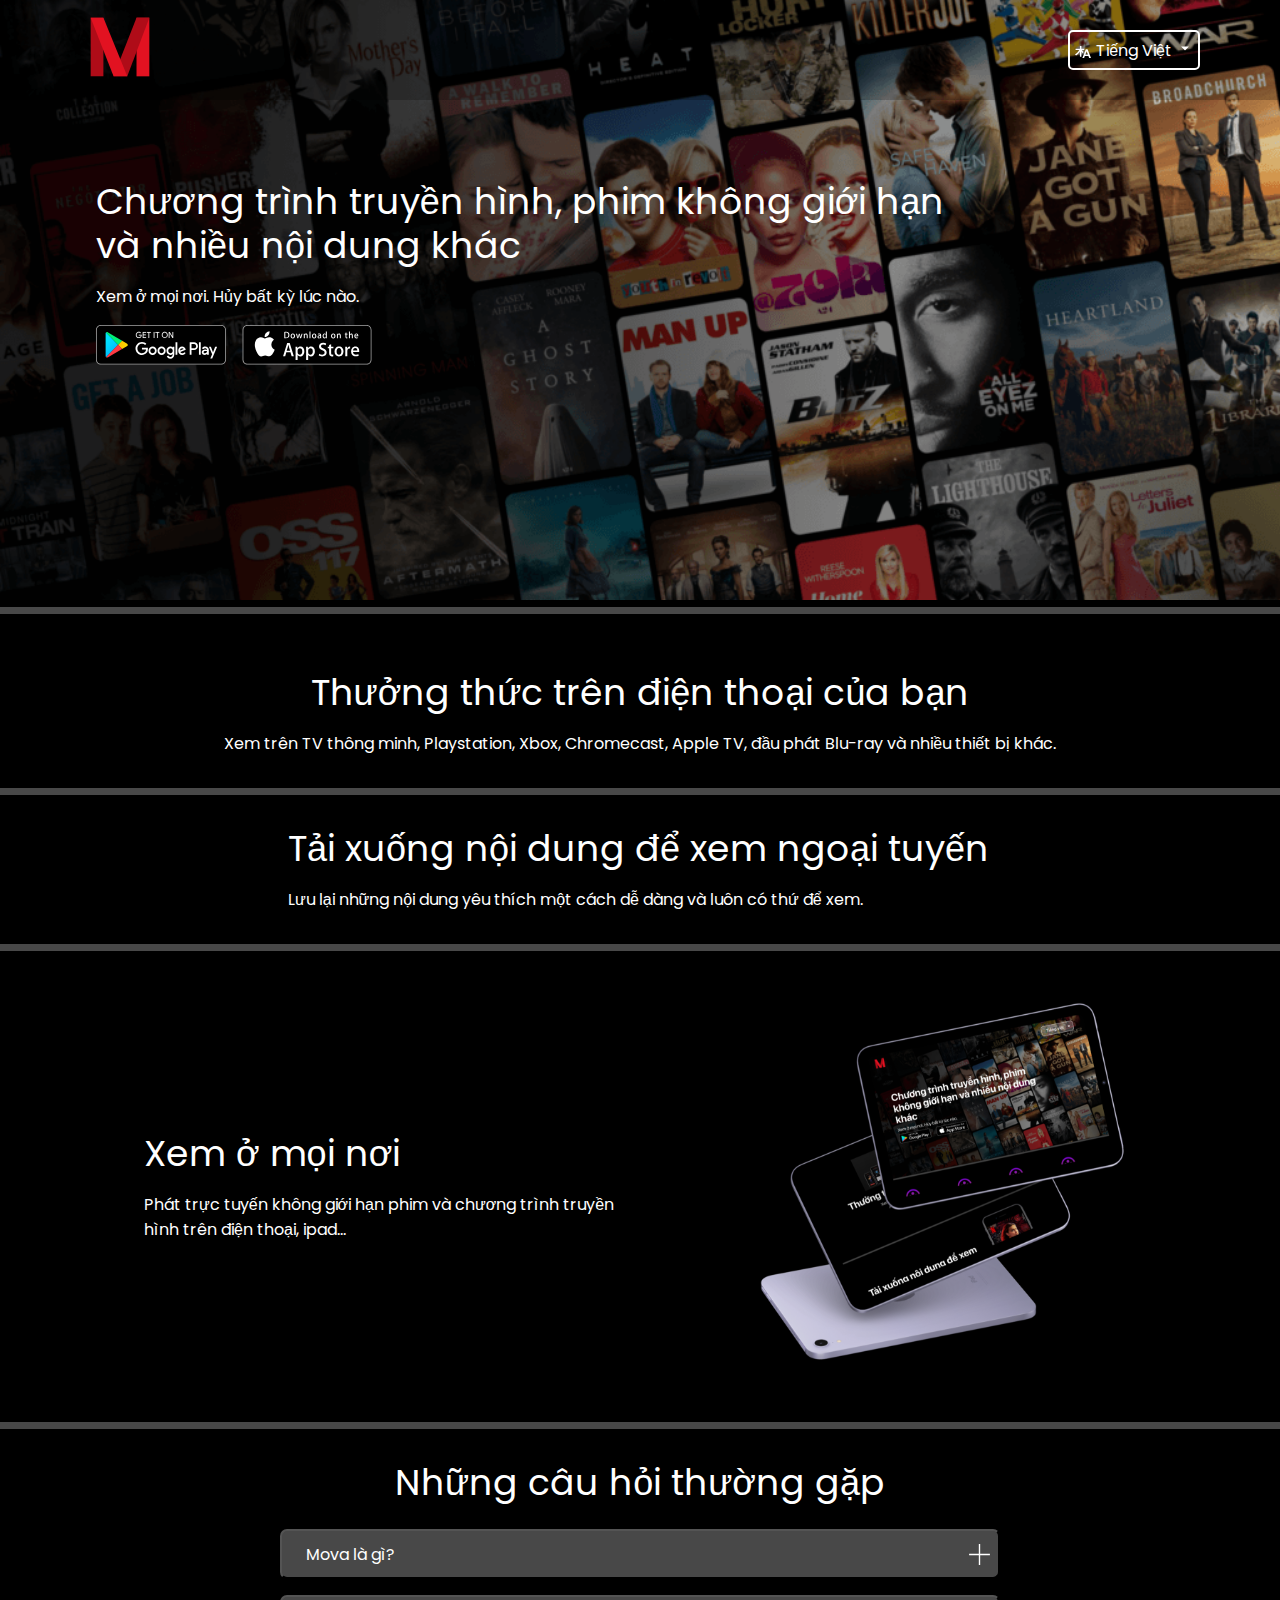
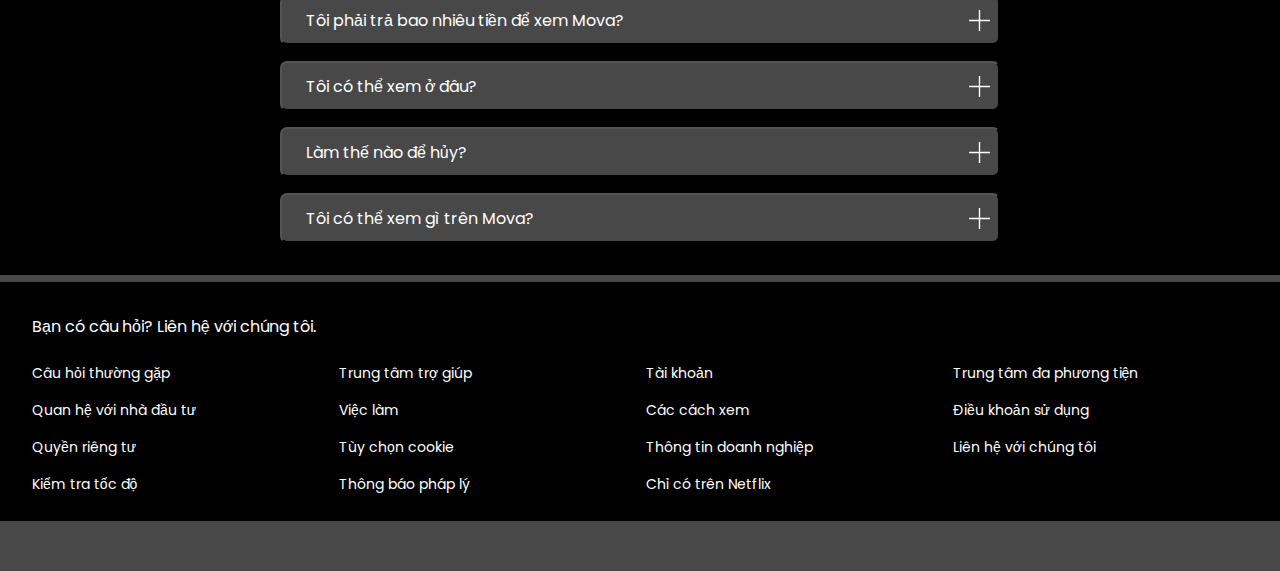
==== commit 8c835d0b: "update link" ====
--- a/index.html
+++ b/index.html
@@ -357,7 +357,7 @@
       <div data-layout="container" class="landing-page-footer-wrap">
         <div data-layout="item" class="default-ltr-cache-cd6tzo">
           <div class="default-ltr-cache-82qlwu eyieukx4">
-            <a href="https://help.netflix.com/contactus"
+            <a
               >Bạn có câu hỏi? Liên hệ với chúng tôi.</a
             >
           </div>
@@ -380,7 +380,7 @@
                     role="link"
                     data-uia="footer-link"
                     class="e1xphksk0 default-ltr-cache-ncd99a e1ff4m3w1"
-                    href="https://help.netflix.com/support/412"
+                   
                     >Câu hỏi thường gặp</a
                   >
                 </li>
@@ -392,7 +392,6 @@
                     role="link"
                     data-uia="footer-link"
                     class="e1xphksk0 default-ltr-cache-ncd99a e1ff4m3w1"
-                    href="https://help.netflix.com"
                     >Trung tâm trợ giúp</a
                   >
                 </li>
@@ -404,7 +403,7 @@
                     role="link"
                     data-uia="footer-link"
                     class="e1xphksk0 default-ltr-cache-ncd99a e1ff4m3w1"
-                    href="/youraccount"
+                    
                     >Tài khoản</a
                   >
                 </li>
@@ -416,7 +415,6 @@
                     role="link"
                     data-uia="footer-link"
                     class="e1xphksk0 default-ltr-cache-ncd99a e1ff4m3w1"
-                    href="https://media.netflix.com/"
                     >Trung tâm đa phương tiện</a
                   >
                 </li>
@@ -428,7 +426,7 @@
                     role="link"
                     data-uia="footer-link"
                     class="e1xphksk0 default-ltr-cache-ncd99a e1ff4m3w1"
-                    href="http://ir.netflix.com/"
+             
                     >Quan hệ với nhà đầu tư</a
                   >
                 </li>
@@ -440,7 +438,6 @@
                     role="link"
                     data-uia="footer-link"
                     class="e1xphksk0 default-ltr-cache-ncd99a e1ff4m3w1"
-                    href="https://jobs.netflix.com/jobs"
                     >Việc làm</a
                   >
                 </li>
@@ -452,7 +449,6 @@
                     role="link"
                     data-uia="footer-link"
                     class="e1xphksk0 default-ltr-cache-ncd99a e1ff4m3w1"
-                    href="/watch"
                     >Các cách xem</a
                   >
                 </li>
@@ -464,7 +460,6 @@
                     role="link"
                     data-uia="footer-link"
                     class="e1xphksk0 default-ltr-cache-ncd99a e1ff4m3w1"
-                    href="https://help.netflix.com/legal/termsofuse"
                     >Điều khoản sử dụng</a
                   >
                 </li>
@@ -476,7 +471,6 @@
                     role="link"
                     data-uia="footer-link"
                     class="e1xphksk0 default-ltr-cache-ncd99a e1ff4m3w1"
-                    href="https://help.netflix.com/legal/privacy"
                     >Quyền riêng tư</a
                   >
                 </li>
@@ -488,7 +482,6 @@
                     role="link"
                     data-uia="footer-link"
                     class="e1xphksk0 default-ltr-cache-ncd99a e1ff4m3w1"
-                    href="#"
                     >Tùy chọn cookie</a
                   >
                 </li>
@@ -500,7 +493,6 @@
                     role="link"
                     data-uia="footer-link"
                     class="e1xphksk0 default-ltr-cache-ncd99a e1ff4m3w1"
-                    href="https://help.netflix.com/legal/corpinfo"
                     >Thông tin doanh nghiệp</a
                   >
                 </li>
@@ -512,7 +504,6 @@
                     role="link"
                     data-uia="footer-link"
                     class="e1xphksk0 default-ltr-cache-ncd99a e1ff4m3w1"
-                    href="https://help.netflix.com/contactus"
                     >Liên hệ với chúng tôi</a
                   >
                 </li>
@@ -524,7 +515,6 @@
                     role="link"
                     data-uia="footer-link"
                     class="e1xphksk0 default-ltr-cache-ncd99a e1ff4m3w1"
-                    href="https://fast.com"
                     >Kiểm tra tốc độ</a
                   >
                 </li>
@@ -536,7 +526,6 @@
                     role="link"
                     data-uia="footer-link"
                     class="e1xphksk0 default-ltr-cache-ncd99a e1ff4m3w1"
-                    href="https://help.netflix.com/legal/notices"
                     >Thông báo pháp lý</a
                   >
                 </li>
@@ -548,7 +537,6 @@
                     role="link"
                     data-uia="footer-link"
                     class="e1xphksk0 default-ltr-cache-ncd99a e1ff4m3w1"
-                    href="https://www.netflix.com/vn/browse/genre/839338"
                     >Chỉ có trên Netflix</a
                   >
                 </li>
--- a/style.css
+++ b/style.css
@@ -321,7 +321,7 @@
       margin-left: 3rem;
     }
   }
-  .header-right{
+  .header-right {
     margin-right: 3rem;
   }
   .landing-page-header {
@@ -374,7 +374,7 @@
         width: 80px;
       }
     }
-    .header-right{
+    .header-right {
       margin-right: 5rem;
     }
   }
@@ -418,3 +418,15 @@
     }
   }
 }
+ul {
+  list-style: none;
+  li {
+    cursor: pointer;
+  }
+}
+a:hover {
+  color: darkgrey;
+}
+a:active {
+  color: rgb(255, 120, 99);
+}